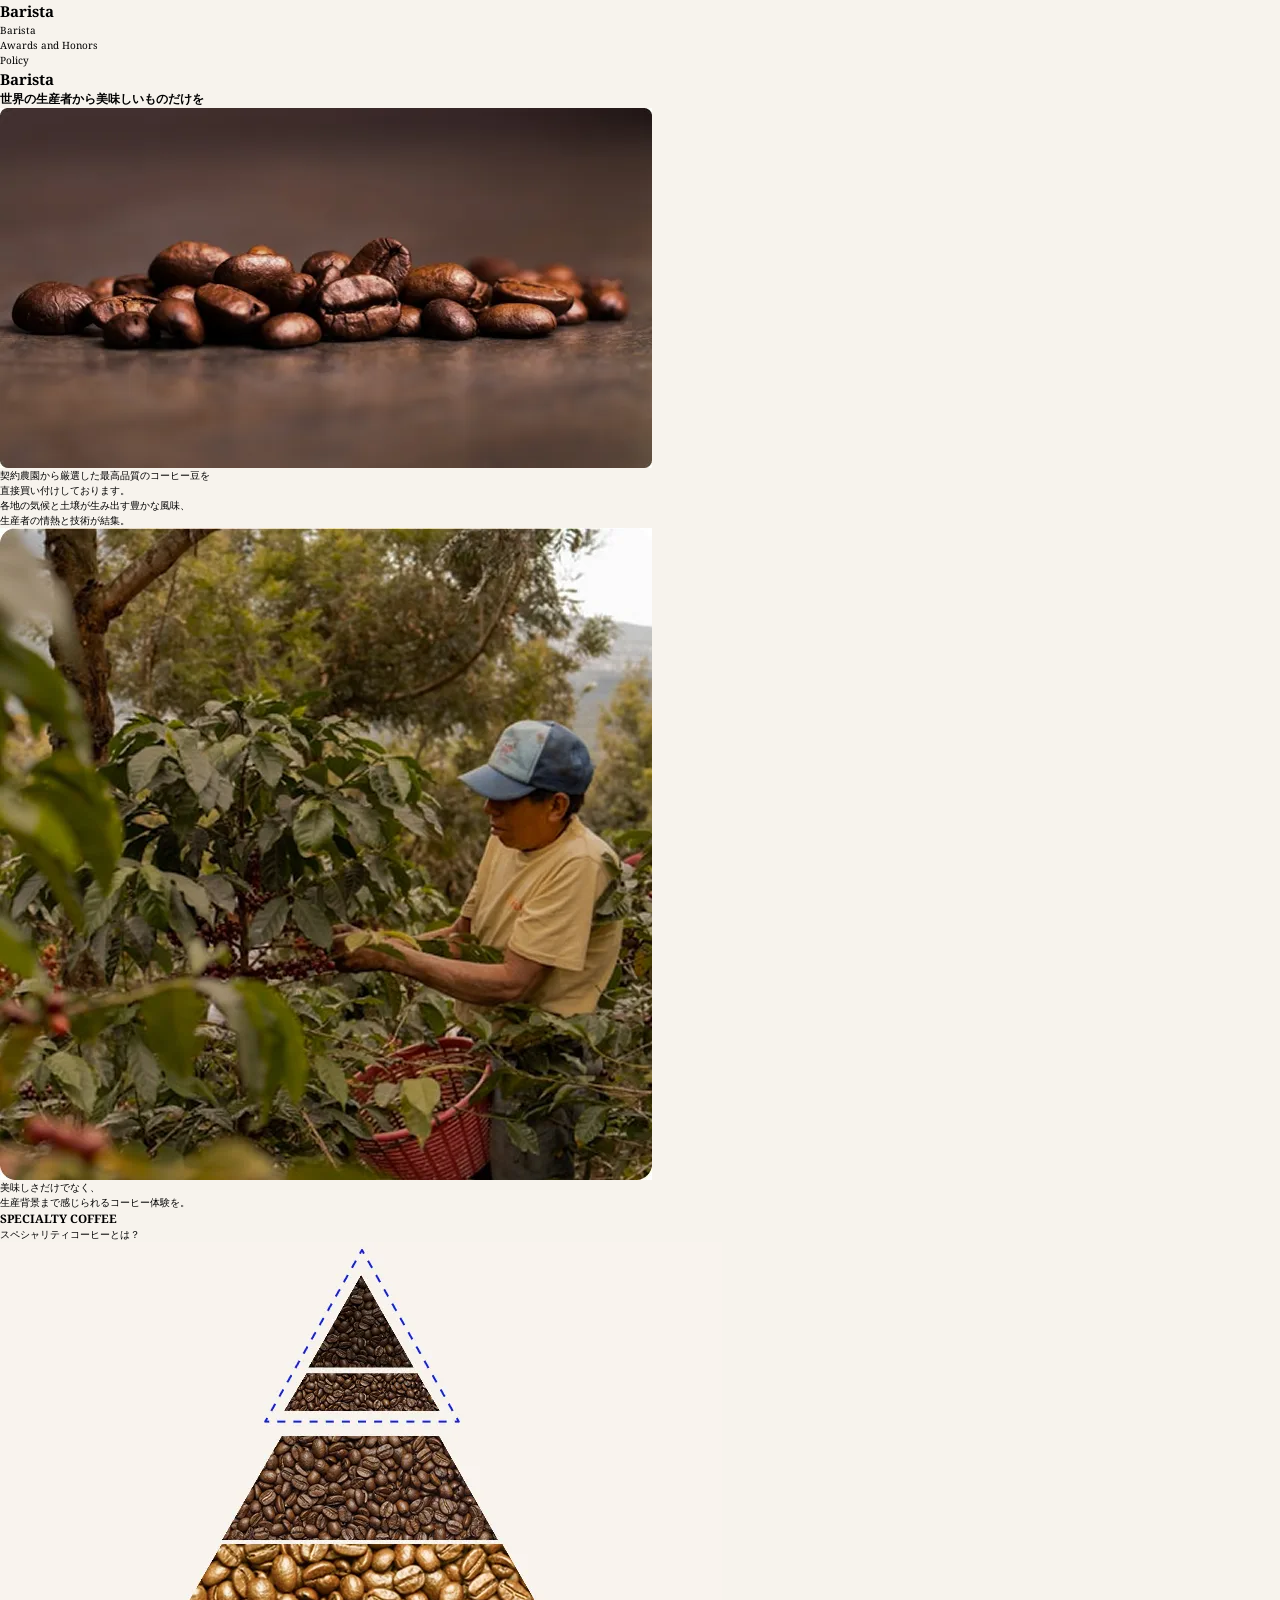
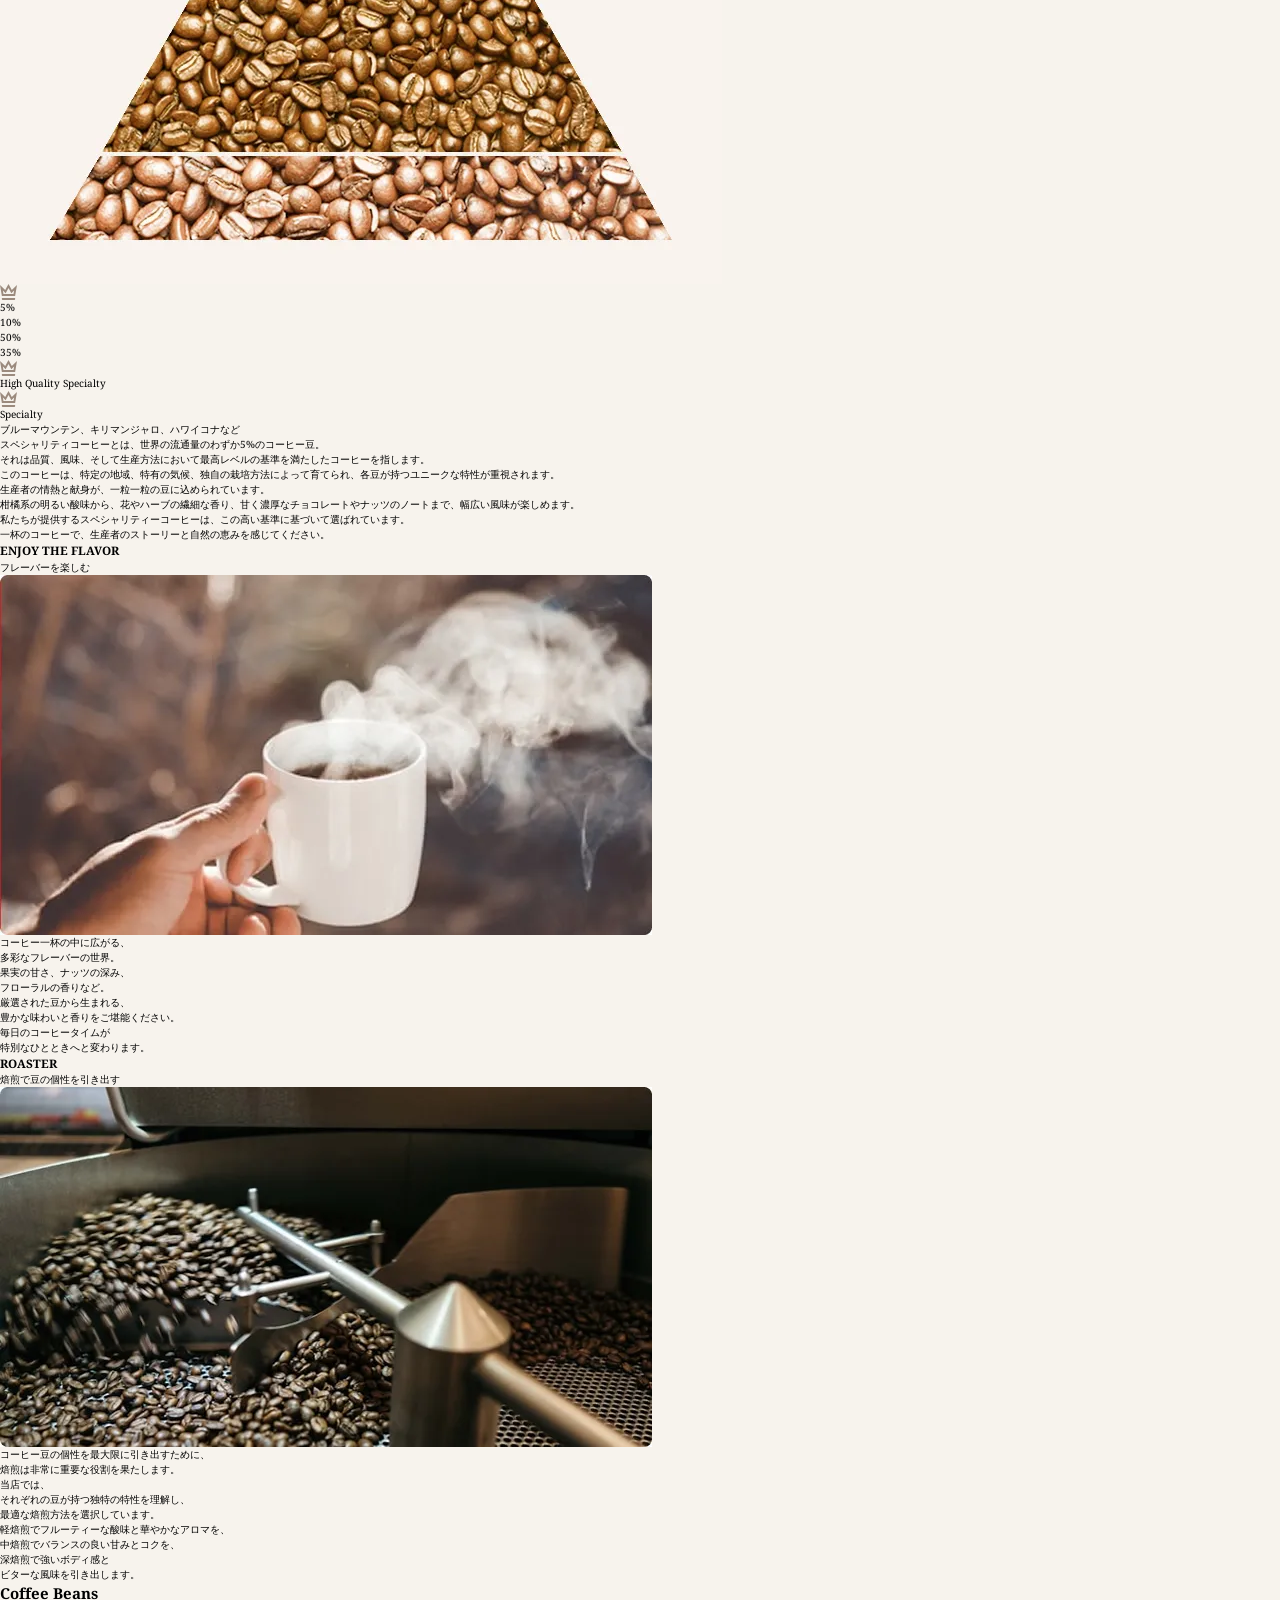
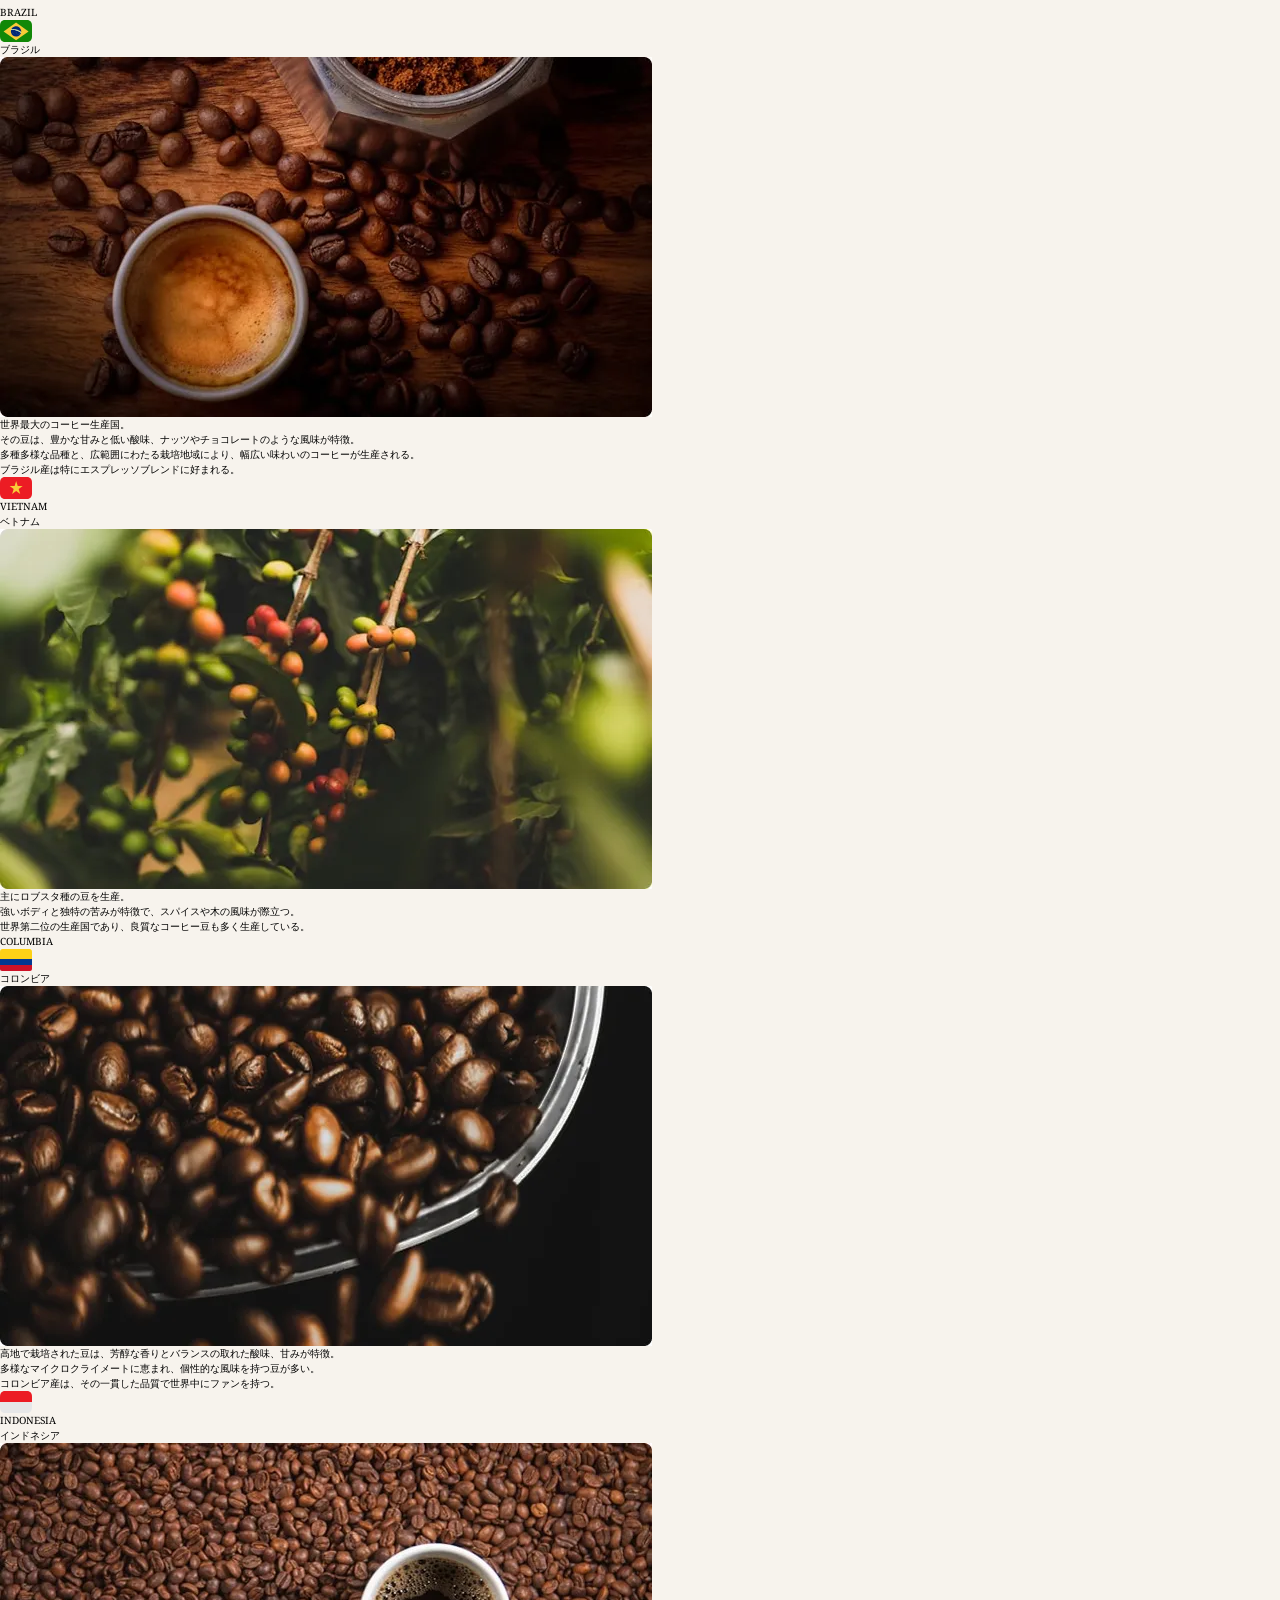
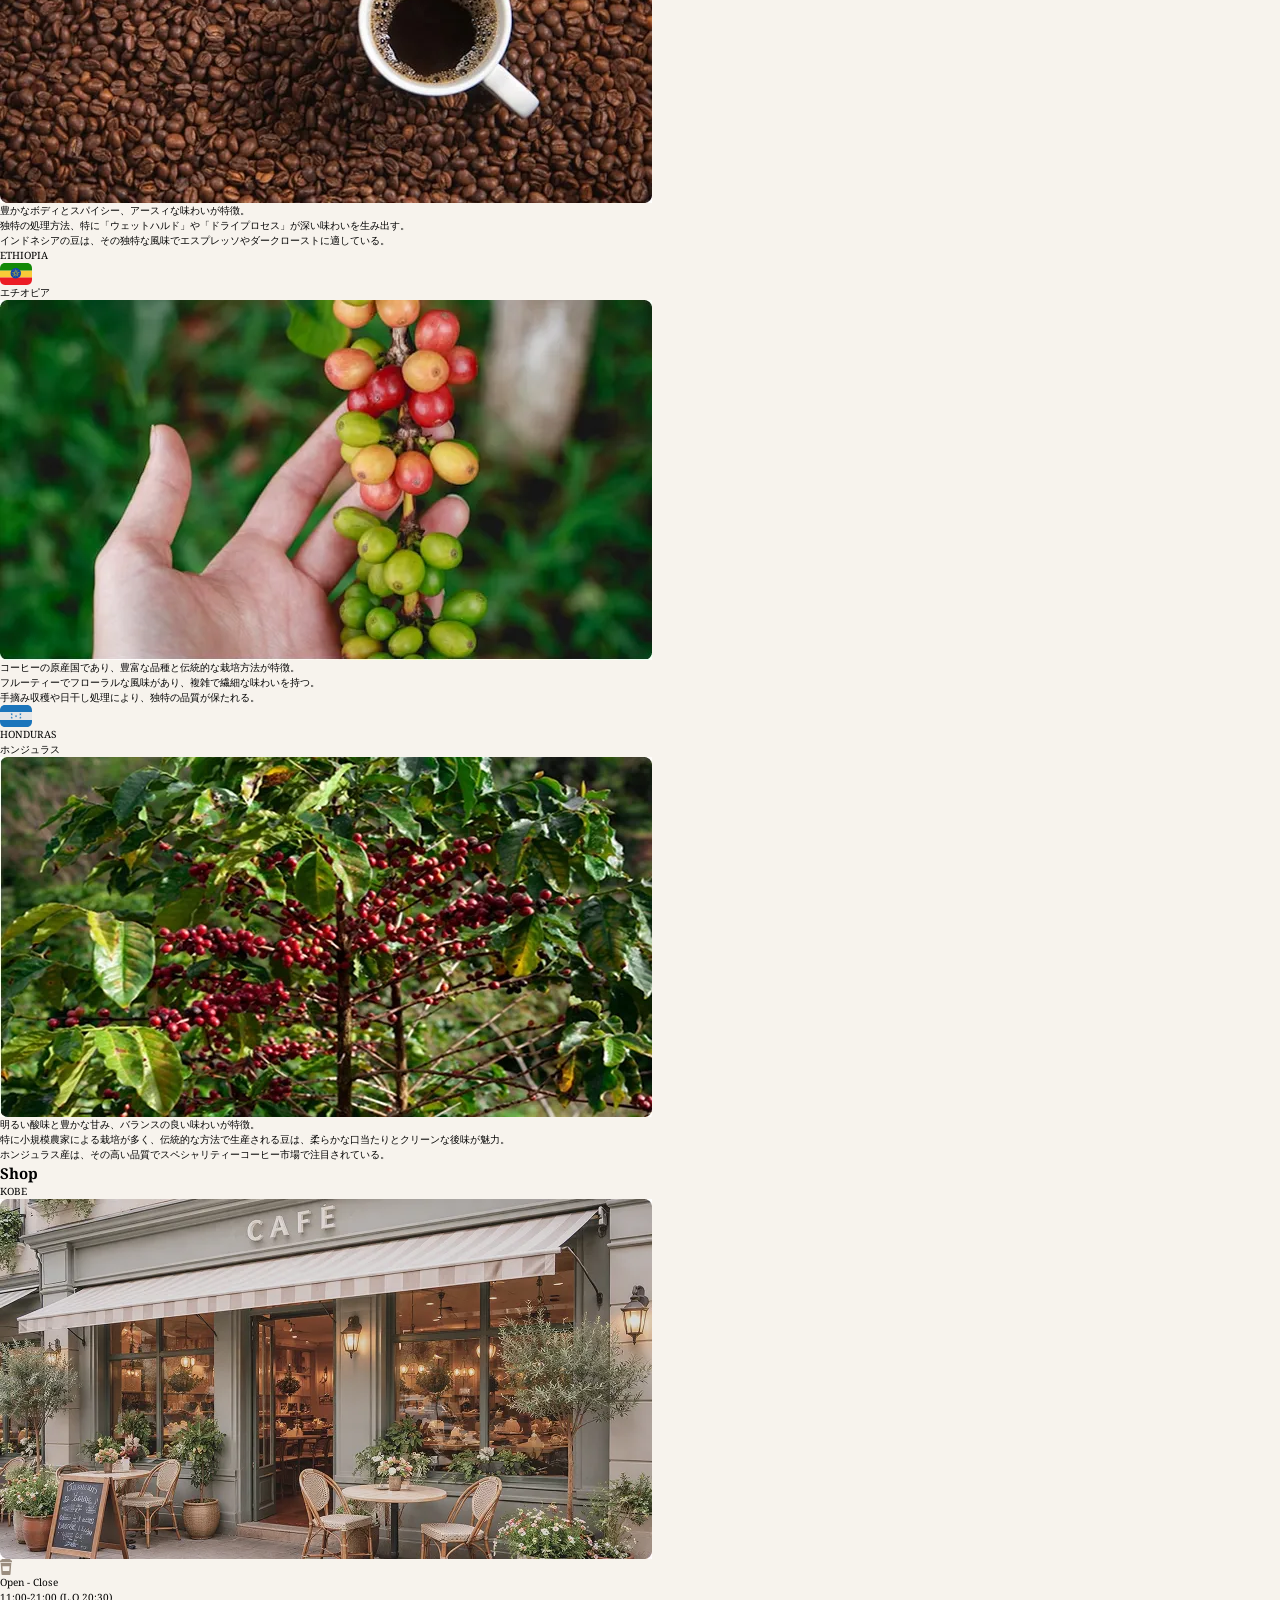
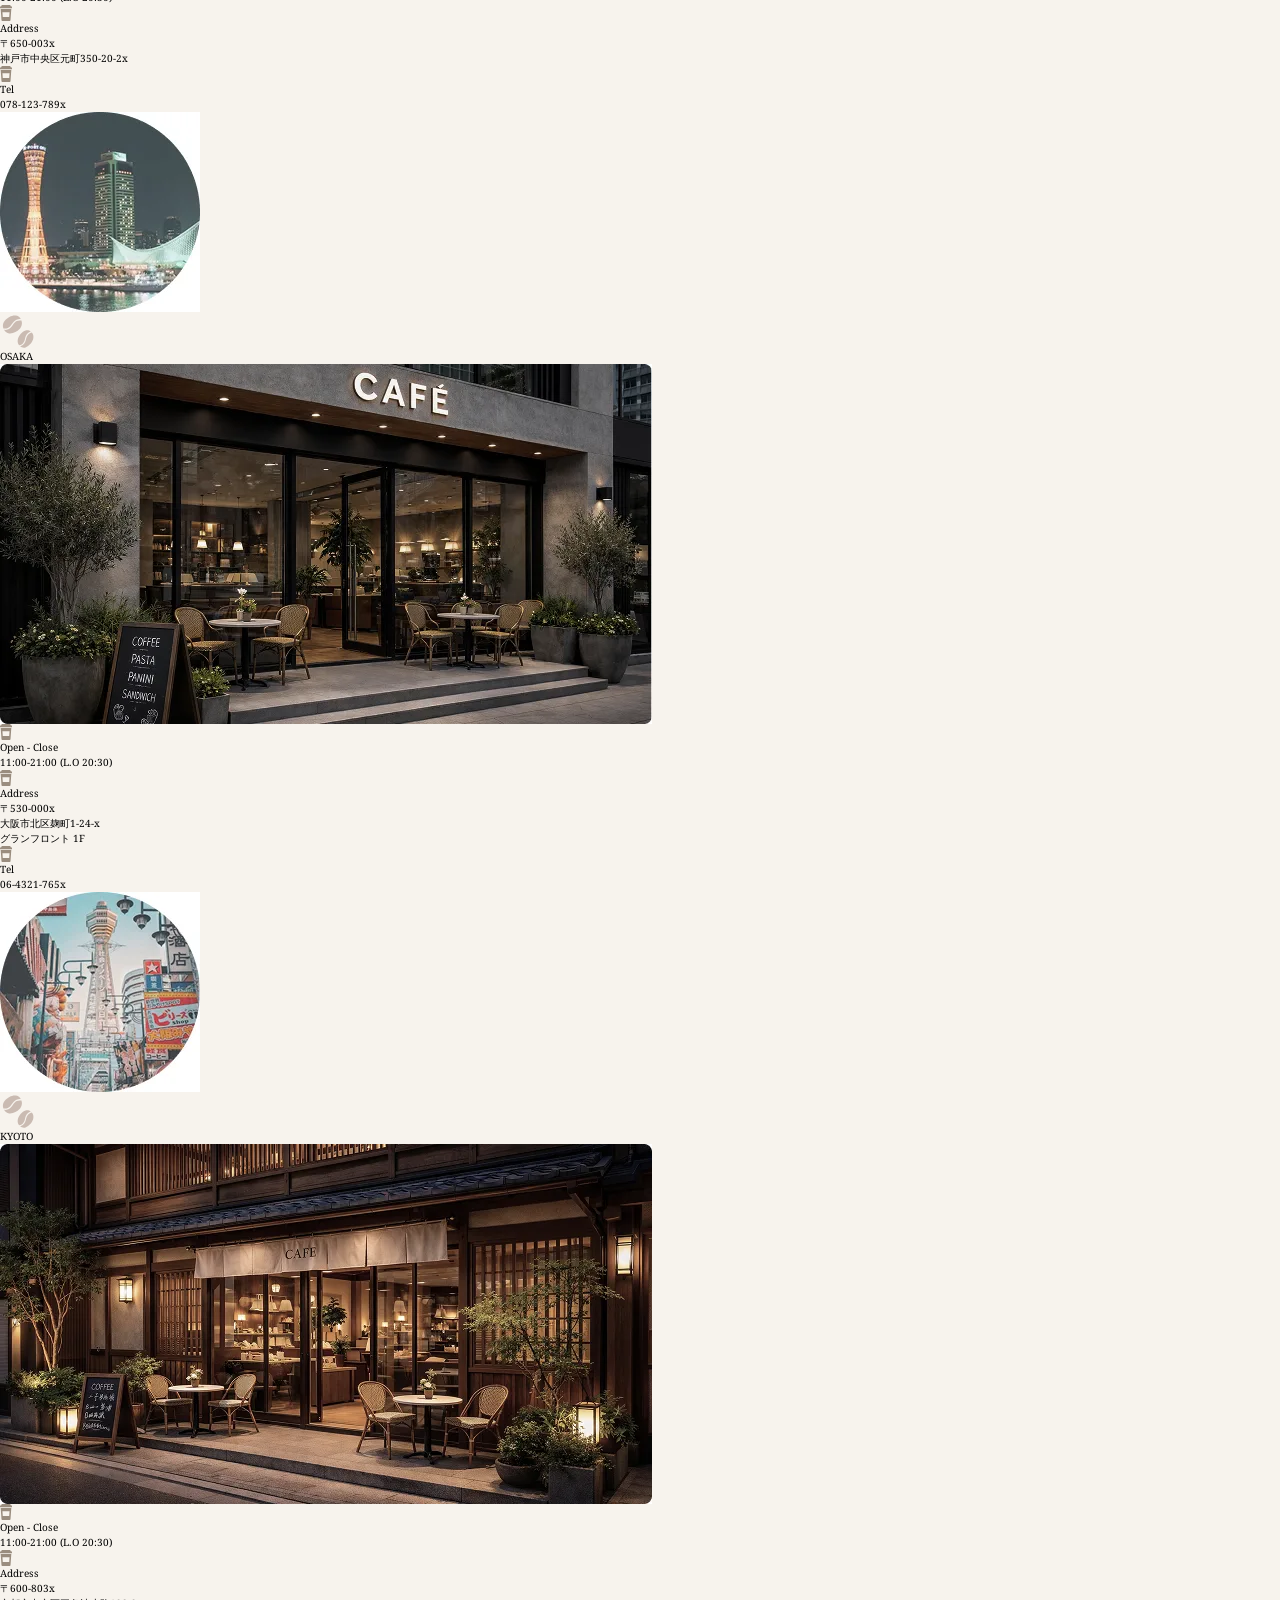
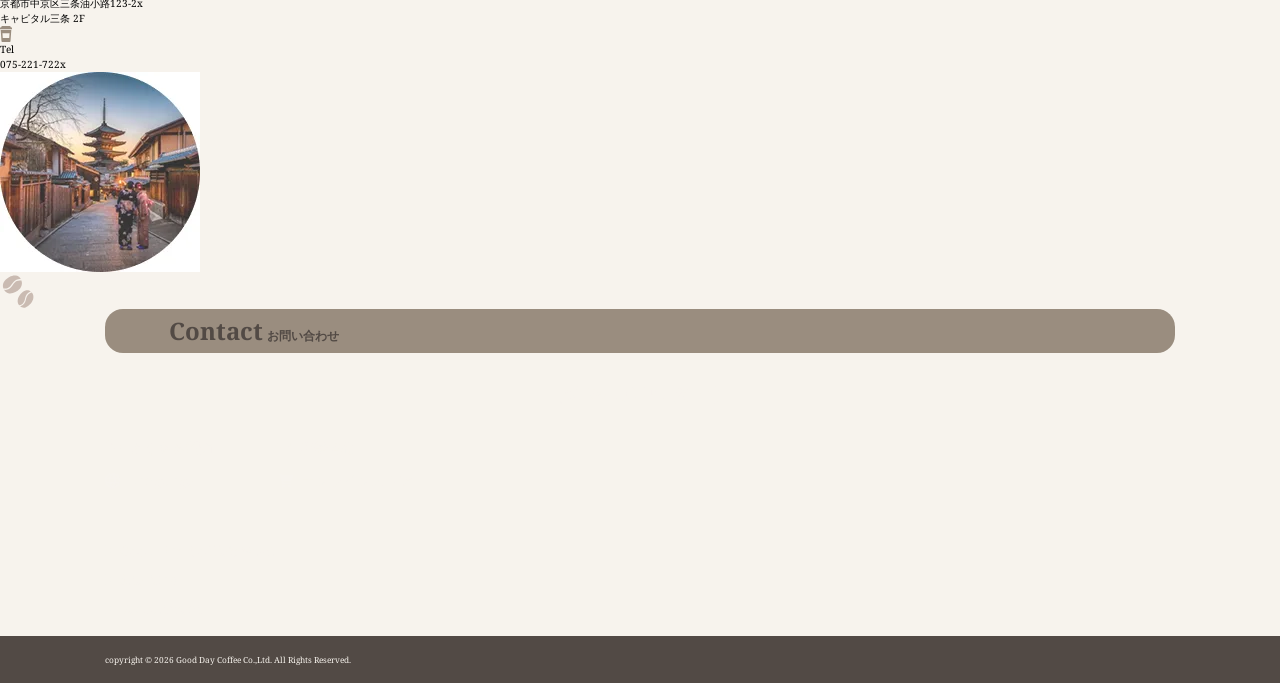
==== barista.html @ c467d53d "Add files via upload" ====
<!DOCTYPE html>
<html lang="ja">
<head>
    <meta charset="UTF-8">
    <meta name="viewport" content="width=device-width, initial-scale=1.0">
    <meta name="description" content="【スペシャルティコーヒー専門店】ブラジル、エチオピアなどを中心に世界の国のコーヒー豆農家から直接買付した高品質の豆（スペシャルティコーヒー）だけを自家焙煎。季節や産地、豆の特性に合わせて焙煎した豆をお客様に直接販売。また、ホテルのティールームなどにも提供しています。店舗ではカフェスペースとコーヒー豆の販売スペースを設置。
神戸、大阪、京都で展開。
エスプレッソ、カフェラテ、カプチーノ、ドリップコーヒーなど、経験のあるバリスタの入れるコーヒーをtt提供するカフェ。基本的に3店舗ともカジュアルモダンをテーマに落ち着いた空間をご提供。神戸をヨーロッパモダン、大阪をアーバンコンフォート、京都をジャパニーズアーバンと異なるコンセプトの内装でありながらあくまでも「Good Day Coffee」としてコーヒーの香りとともにお客様の落ち着ける空間を提供しております。">
    <title>Good Day Coffee</title>
    <link rel="stylesheet" href="./css/reset.css">
    <link rel="stylesheet" href="./css/common.css">
    <link rel="stylesheet" href="./css/barista.css">
<!--グーグルフォント  -->
    <link rel="preconnect" href="https://fonts.googleapis.com">
    <link rel="preconnect" href="https://fonts.gstatic.com" crossorigin>
    <link href="https://fonts.googleapis.com/css2?family=Noto+Serif+JP:wght@200..900&family=Noto+Serif:ital,wght@0,100..900;1,100..900&display=swap" rel="stylesheet">
</head>
<body>
    <section>
    <div class="barista">
        <h1 class="barista__topic">Barista</h1>
    </div> 
    </section>
    <div class="navigationWrap">
        <ul class="navigation">
            <li>Barista</li>
            <li>Awards and Honors</li>
            <li>Policy</li>
        </ul>
    </div>
    <h2>Barista</h2>









    <section class="containerLight">
    <div class="specialtyCoffeeMain">
        <h3 class="specialtyCoffeeMain__title">世界の生産者から美味しいものだけを</h3>
        <img src="images/mainCopy__coffeBeansImg.webp" alt="コーヒー豆の画像">
        <p class="specialtyCoffeeMain__txt">契約農園から厳選した最高品質のコーヒー豆を<br>直接買い付けしております。</p>
        <p class="specialtyCoffeeMain__txt">各地の気候と土壌が生み出す豊かな風味、<br>生産者の情熱と技術が結集。</p>
        <img class="specialtyCoffeeMain__img" src="images/mainCopy__ cultivation Img.webp" alt="コーヒー農家">
        <p class="specialtyCoffeeMain__txt">美味しさだけでなく、<br>生産背景まで感じられるコーヒー体験を。</p>
    </section>
    </div>
    <section class="container">
    <div class="aboutSpecialtyCoffee">
        <h3>SPECIALTY COFFEE</h3>
        <p class="aboutSpecialtyCoffee__subTitle">スペシャリティコーヒーとは？</p>
        <img class="aboutSpecialtyCoffee__img" src="images/aboutSpecialtyCoffee__coffeeQualityPyramid.webp" alt="コーヒーピラミッド">
        <p><img src="images/crown.svg" alt="">5%</p>
        <p>10%</p>
        <p>50%</p>
        <p>35%</p>
        <P><img src="images/crown.svg" alt="">High Quality Specialty</P>
        <p><img src="images/crown.svg" alt="">Specialty</p>
        <p>ブルーマウンテン、キリマンジャロ、ハワイコナなど</p>
        <p>スペシャリティコーヒーとは、世界の流通量のわずか5%のコーヒー豆。</p>
        <P>それは品質、風味、そして生産方法において最高レベルの基準を満たしたコーヒーを指します。</P>
        <P>このコーヒーは、特定の地域、特有の気候、独自の栽培方法によって育てられ、各豆が持つユニークな特性が重視されます。</P>
        <P>生産者の情熱と献身が、一粒一粒の豆に込められています。</P>
        <P>柑橘系の明るい酸味から、花やハーブの繊細な香り、甘く濃厚なチョコレートやナッツのノートまで、幅広い風味が楽しめます。</P>
        <P>私たちが提供するスペシャリティーコーヒーは、この高い基準に基づいて選ばれています。</P>
        <P>一杯のコーヒーで、生産者のストーリーと自然の恵みを感じてください。</P>
    </div>
    </section>
    <section class="container">
    <div class="enjoyTheFlavor">
        <h3>ENJOY  THE  FLAVOR</h3>
        <p>フレーバーを楽しむ</p>
        <img class="enjoyTheFlavor__img" src="images/enjoyTheFlavor__img.webp" alt="フレーバーを楽しむ">
        <p>コーヒー一杯の中に広がる、<br>多彩なフレーバーの世界。</p>
        <p>果実の甘さ、ナッツの深み、<br>フローラルの香りなど。</p>
        <p>厳選された豆から生まれる、<br>豊かな味わいと香りをご堪能ください。</p>
        <p>毎日のコーヒータイムが<br>特別なひとときへと変わります。</p>
    </div>
    </section>
    <section class="container">
    <div class="roaster">
        <h3>ROASTER</h3>
        <p>焙煎で豆の個性を引き出す</p>
        <img class="roaster__img" src="images/roaster__img.webp" alt="コーヒー豆の焙煎">
        <p>コーヒー豆の個性を最大限に引き出すために、<br>焙煎は非常に重要な役割を果たします。</p>
        <p>当店では、<br>それぞれの豆が持つ独特の特性を理解し、<br>最適な焙煎方法を選択しています。</p>
        <p>軽焙煎でフルーティーな酸味と華やかなアロマを、<br>中焙煎でバランスの良い甘みとコクを、<br>深焙煎で強いボディ感と<br>ビターな風味を引き出します。</p>
    </div>
    </section>
    <h2>Coffee Beans</h2>
    <section class="containerLight">
    <div class="coffeeBeans">
        <dl>
            <dt class="coffeeBeans__title">BRAZIL<img class="coffeeBeans__flag" src="images/Brazil-icon.svg" alt=""></dt>
            <dt class="coffeeBeans__subTitle">ブラジル</dt>
            <dt><img class="coffeeBeans__img" src="images/coffeeBeans__brazil.webp" alt="コーヒーカップとコーヒー豆"></dt>
            <dd>世界最大のコーヒー生産国。</dd>
            <dd>その豆は、豊かな甘みと低い酸味、ナッツやチョコレートのような風味が特徴。</dd>
            <dd>多種多様な品種と、広範囲にわたる栽培地域により、幅広い味わいのコーヒーが生産される。</dd>
            <dd>ブラジル産は特にエスプレッソブレンドに好まれる。</dd>
        </dl>
        <dl>
            <dt class="coffeeBeans__title coffeeBeans__title--right"><img class="coffeeBeans__flag" src="images/Vietnam-icon.svg" alt="">VIETNAM</dt>
            <dt class="coffeeBeans__subTitle coffeeBeans__subTitle--right">ベトナム</dt>
            <dt><img class="coffeeBeans__img" src="images/coffeeBeans__vietnam.webp" alt="コーヒー豆の木"></dt>
            <dd>主にロブスタ種の豆を生産。</dd>
            <dd>強いボディと独特の苦みが特徴で、スパイスや木の風味が際立つ。</dd>
            <dd>世界第二位の生産国であり、良質なコーヒー豆も多く生産している。</dd>
        </dl>
        <dl>
            <dt class="coffeeBeans__title">COLUMBIA<img class="coffeeBeans__flag" src="images/Clombia-icon.svg" alt=""></dt>
            <dt class="coffeeBeans__subTitle">コロンビア</dt>
            <dt><img class="coffeeBeans__img" src="images/coffeeBeans__colunbia.webp" alt="コーヒー豆"></dt>
            <dd>高地で栽培された豆は、芳醇な香りとバランスの取れた酸味、甘みが特徴。</dd>
            <dd>多様なマイクロクライメートに恵まれ、個性的な風味を持つ豆が多い。</dd>
            <dd>コロンビア産は、その一貫した品質で世界中にファンを持つ。</dd>
        </dl>
        <dl>
            <dt class="coffeeBeans__title coffeeBeans__title--right"><img class="coffeeBeans__flag" src="images/Indonesia-icon.svg" alt="">INDONESIA</dt>
            <dt class="coffeeBeans__subTitle coffeeBeans__subTitle--right">インドネシア</dt>
            <dt><img class="coffeeBeans__img" src="images/coffeeBeans__indonesia.webp" alt="コーヒーカップとコーヒー豆"></dt>
            <dd>豊かなボディとスパイシー、アースィな味わいが特徴。</dd>
            <dd>独特の処理方法、特に「ウェットハルド」や「ドライプロセス」が深い味わいを生み出す。</dd>
            <dd>インドネシアの豆は、その独特な風味でエスプレッソやダークローストに適している。</dd>
        </dl>
        <dl>
            <dt class="coffeeBeans__title">ETHIOPIA<img class="coffeeBeans__flag" src="images/Echiopia-icon.svg" alt=""></dt>
            <dt class="coffeeBeans__subTitle">エチオピア</dt>
            <dt><img class="coffeeBeans__img" src="images/coffeeBeans__ethiopia.webp" alt="コーヒー豆の木"></dt>
            <dd>コーヒーの原産国であり、豊富な品種と伝統的な栽培方法が特徴。</dd>
            <dd>フルーティーでフローラルな風味があり、複雑で繊細な味わいを持つ。</dd>
            <dd>手摘み収穫や日干し処理により、独特の品質が保たれる。</dd>
        </dl>
        <dl>
            <dt class="coffeeBeans__title coffeeBeans__title--right"><img class="coffeeBeans__flag" src="images/Honduras-icon.svg" alt="">HONDURAS</dt>
            <dt class="coffeeBeans__subTitle coffeeBeans__subTitle--right">ホンジュラス</dt>
            <dt><img class="coffeeBeans__img" src="images/coffeeBeans__honduras.webp" alt="コーヒー豆の木"></dt>
            <dd>明るい酸味と豊かな甘み、バランスの良い味わいが特徴。</dd>
            <dd>特に小規模農家による栽培が多く、伝統的な方法で生産される豆は、柔らかな口当たりとクリーンな後味が魅力。</dd>
            <dd>ホンジュラス産は、その高い品質でスペシャリティーコーヒー市場で注目されている。</dd>
        </dl>
    </div>
    </section>
    <section class="container">
    <h2>Shop</h2>
    <div class="shop">
        <dl>
            <dt class="shop__title shop__title--kobe">KOBE</dt>
            <dt><img class="shop__img" src="images/shop__kobe.webp" alt="Good Day Coffee 神戸店"></dt>
            <dt class="shop__brownTxt shop__brownTxt--top"><img class="shop__cupIcon" src="images/takeOutCup.svg" alt="">Open - Close</dt>
            <dd>11:00-21:00 (L.O 20:30)</dd>
            <dt class="shop__brownTxt"><img class="shop__cupIcon" src="images/takeOutCup.svg" alt="">Address</dt>
            <dd>〒650-003x<br>神戸市中央区元町350-20-2x</dd>
            <dt class="shop__brownTxt"><img class="shop__cupIcon" src="images/takeOutCup.svg" alt="">Tel</dt>
            <dd>078-123-789x</dd>
            <dd><img class="shop__bcImg" src="images/shop__backgraundImg-kobe.webp" alt="神戸の景色"></dd>
            <dd><img src="images/decoration-beans-under.svg" alt=""></dd>
        </dl>
        <dl>
            <dt class="shop__title">OSAKA</dt>
            <dt><img class="shop__img" src="images/shop__osaka.webp" alt="Good Day Coffee 大阪店"></dt>
            <dt class="shop__brownTxt shop__brownTxt--top"><img class="shop__cupIcon" src="images/takeOutCup.svg" alt="">Open - Close</dt>
            <dd>11:00-21:00 (L.O 20:30)</dd>
            <dt class="shop__brownTxt"><img class="shop__cupIcon" src="images/takeOutCup.svg" alt="">Address</dt>
            <dd>〒530-000x<br>大阪市北区麹町1-24-x<br>グランフロント 1F</dd>
            <dt class="shop__brownTxt"><img class="shop__cupIcon" src="images/takeOutCup.svg" alt="">Tel</dt>
            <dd>06-4321-765x</dd>
            <dd><img class="shop__bcImg" src="images/shop__backgroundImg-osaka.webp" alt="大阪の景色"></dd>
            <dd><img src="images/decoration-beans-under.svg" alt=""></dd>
        </dl>
        <dl>
            <dt class="shop__title">KYOTO</dt>
            <dt><img class="shop__img" src="images/shop__kyoto.webp" alt="Good Day Coffee 京都店"></dt>
            <dt class="shop__brownTxt shop__brownTxt--top"><img class="shop__cupIcon" src="images/takeOutCup.svg" alt="">Open - Close</dt>
            <dd>11:00-21:00 (L.O 20:30)</dd>
            <dt class="shop__brownTxt"><img class="shop__cupIcon" src="images/takeOutCup.svg" alt="">Address</dt>
            <dd>〒600-803x<br>京都市中京区三条油小路123-2x<br>キャピタル三条 2F</dd>
            <dt class="shop__brownTxt"><img class="shop__cupIcon" src="images/takeOutCup.svg" alt="">Tel</dt>
            <dd>075-221-722x</dd>
            <dd><img class="shop__bcImg" src="images/shop__backgroundImg-kyoto.webp" alt="京都の景色"></dd>
            <dd><img src="images/decoration-beans-under.svg" alt=""></dd>
        </dl>
    </div>
    </section>
    <section class="containerBrown">
    <div class="contact">
        <a href="">Contact<span>お問い合わせ</span></a>
        <ul class="sns">
            <li><img src="images/instagram.svg" alt=""></li>
            <li><img src="images/line.svg" alt=""></li>
            <li><img src="images/TikTok.svg" alt=""></li>
            <li><img src="images/youtube.svg" alt=""></li>
            <li><img src="images/X.svg" alt=""></li>
            <li><img src="images/facebook.svg" alt=""></li>
        </ul>
        <ul class="contact__question">
            <li><img src="images/Q&A.svg" alt="">よくある質問</li>
            <li><img src="images/shop.svg" alt="">店舗情報</li>
        </ul>
        <ul class="contact__language">
            <li><img src="images/language.svg" alt="Language">Language</li>
            <li><img src="images/cart.svg" alt="">オンラインストア</li>
        </ul>
        <ul class="otherInformation">
            <li><img src="images/triangle.svg" alt="">Good Day Cofffe’s Wi-Fi</li>
            <li><img src="images/triangle.svg" alt="">Site Map</li>
            <li><img src="images/triangle.svg" alt="">Recruitment</li>
        </ul>
    </div>
    </section>
    <footer>
    <div class="footer">
        <p><small>copyright &copy; 2026 Good Day Coffee Co.,Ltd. All Rights Reserved.</small></p>
    </div>
    </footer>
</body>
</html>
---- css/common.css ----
@charset "utf-8";

* { 
    margin: 0; padding: 0; box-sizing: border-box; 
}

html {
    font-size: 62.5%;
}

body {
    font-family: 
        "Noto Serif JP", 
        "serif";
    font-family: 
        "Noto Serif", 
        serif;
    font-optical-sizing: auto;
    font-weight: 400;
    font-style: nomal;
    line-height: 1.5;
    background-color: rgb(247, 243, 237);
}

img {
    max-width: 100%;
    height: auto;
}

:root {
    --primary-darkBrown: #524A45;
    --primary-redBrownRGB: rgb(182, 163, 152);
    --primary-grayBrownRGB: rgb(154, 141, 127);
    --primary-creamRGB: rgb(247, 243, 237);
    --primary-creamLight: #fff;
    --contentWidth: 83.6%;
    --contentPadding: 8.2%;
}

/* footer */
/* footer */
/* footer */
.contact {
    width: var(--contentWidth);
    margin: 0 auto; 
}

.contact a {
    display: block;
    color: var(--primary-darkBrown);
    font-size: 2.4rem;
    font-weight: 700;
    background-color: var(--primary-grayBrownRGB);
    padding: 4px 64px;
    border-radius: 18px;
    text-decoration: none;
    margin-bottom: 32px;
}

.contact span {
    color: var(--primary-darkBrown);
    font-size: 1.2rem;
    font-weight: 700;
    padding-left: 4px;
}

.sns {
    display: flex;
    gap: 8px;
    justify-content: center;
}

.contact__question {
    display: flex;
    color: var(--primary-creamRGB);
    font-size: 1.4rem;
    white-space: nowrap;
    gap: 64px;
}

.contact__question li {
    display: flex;
    padding: 32px 0 12px 0;
}

.contact__question img {
    padding-right: 8px;
}

.contact__language {
    display: flex;
    color: var(--primary-creamRGB);
    font-size: 1.4rem;
    text-align: left;
    white-space: nowrap;
    gap: 85px;
    border-bottom: 0.5px var(--primary-creamRGB) solid;
}

.contact__language li {
    display: flex;
    padding-bottom: 32px;
}

.contact__language img {
    padding-right: 8px;
}

.otherInformation {
    color: var(--primary-creamRGB);
    font-size: 1.4rem;
    text-align: left;
    border-bottom: 0.5px var(--primary-creamRGB) solid;
}

.otherInformation li {
    display: flex;
    padding-top: 8px;
}

.otherInformation li:first-of-type {
    padding-top: 16px;
}

.otherInformation li:last-of-type {
    padding-bottom: 16px;
}

.otherInformation img {
    padding-right: 6px;
}

/* footer */
footer {
    background-color: var(--primary-darkBrown);
}

.footer {
    width: var(--contentWidth);
    margin: 0 auto; 
    padding: 16px 0;
    color: var(--primary-creamRGB);
}
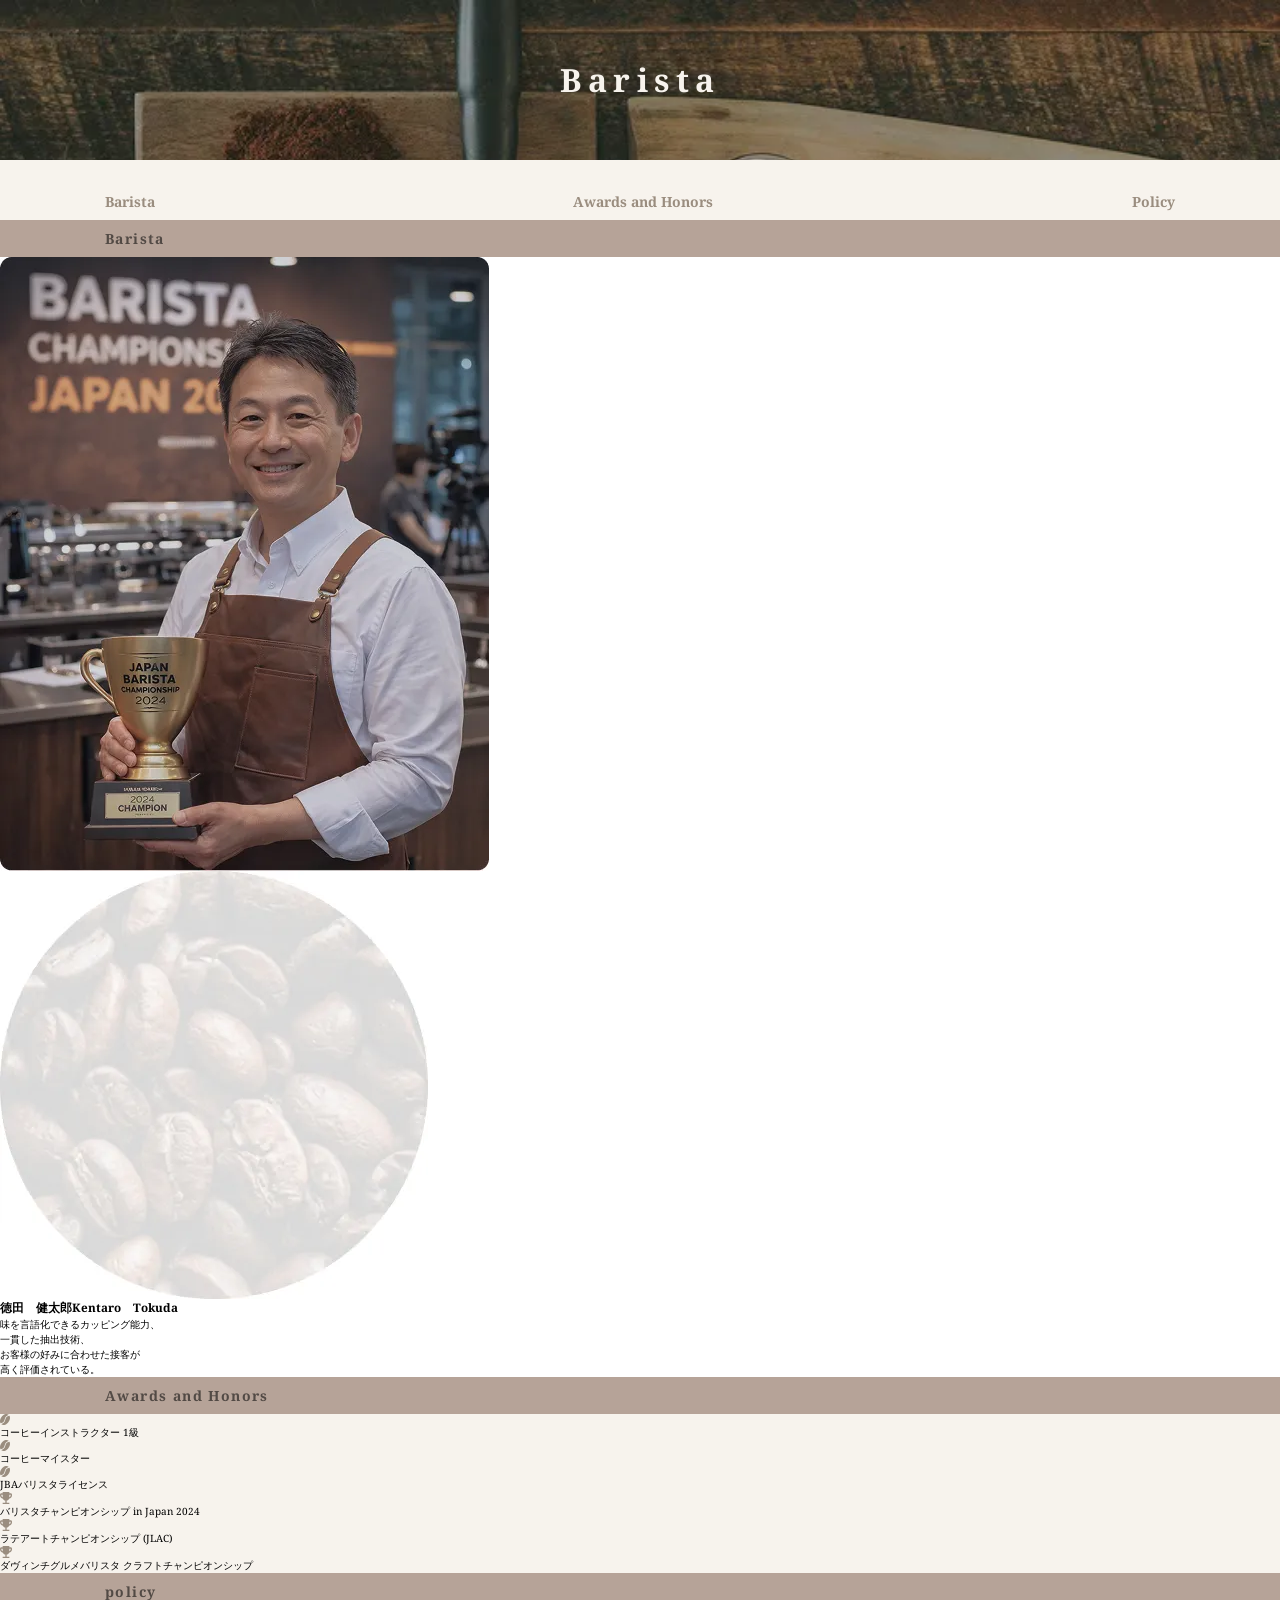
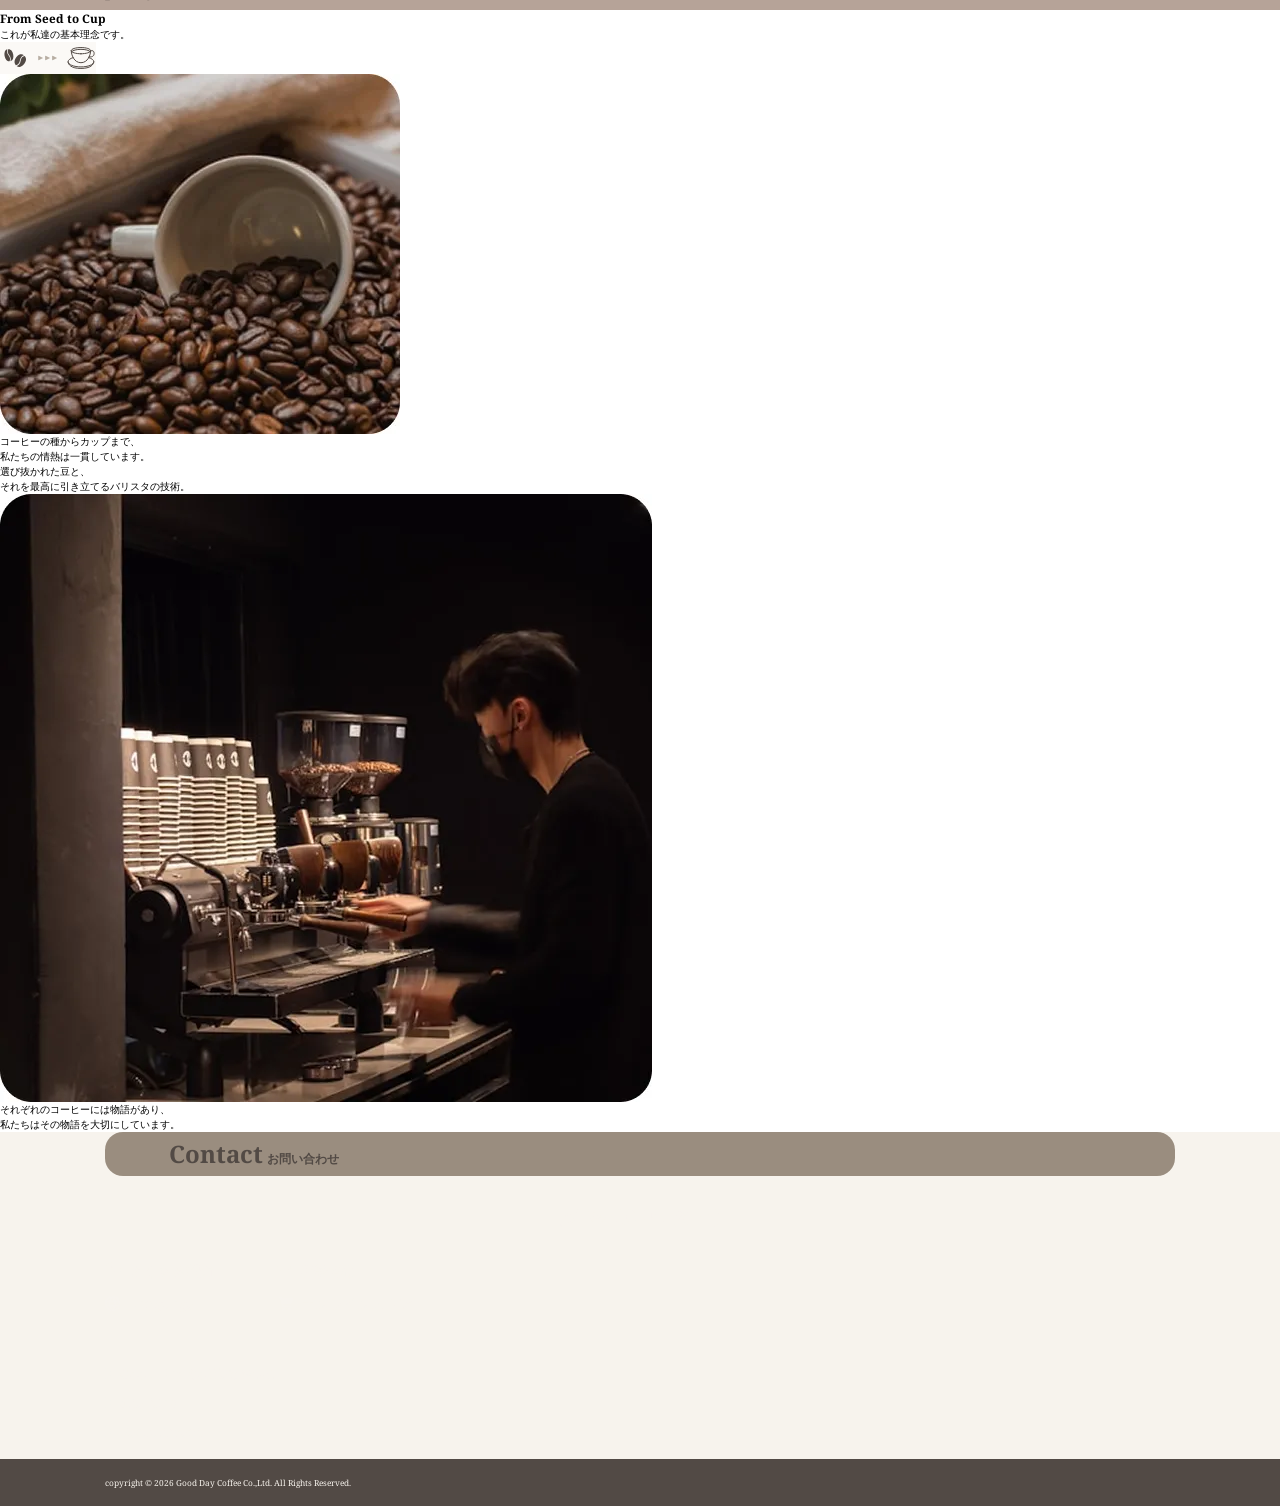
==== commit baf41987: "Add files via upload" ====
--- a/barista.html
+++ b/barista.html
@@ -29,160 +29,42 @@
         </ul>
     </div>
     <h2>Barista</h2>
-
-
-
-
-
-
-
-
-
     <section class="containerLight">
-    <div class="specialtyCoffeeMain">
-        <h3 class="specialtyCoffeeMain__title">世界の生産者から美味しいものだけを</h3>
-        <img src="images/mainCopy__coffeBeansImg.webp" alt="コーヒー豆の画像">
-        <p class="specialtyCoffeeMain__txt">契約農園から厳選した最高品質のコーヒー豆を<br>直接買い付けしております。</p>
-        <p class="specialtyCoffeeMain__txt">各地の気候と土壌が生み出す豊かな風味、<br>生産者の情熱と技術が結集。</p>
-        <img class="specialtyCoffeeMain__img" src="images/mainCopy__ cultivation Img.webp" alt="コーヒー農家">
-        <p class="specialtyCoffeeMain__txt">美味しさだけでなく、<br>生産背景まで感じられるコーヒー体験を。</p>
+    <div class="aboutBarista">
+        <img src="images/barista__img.webp" alt="バリスタ">
+        <img class="aboutBarista__backgroundImg" src="images/barista__backgroundImg.webp" alt="">
+        <div class="aboutBarista__desc">
+            <h3>徳田　健太郎<span>Kentaro　Tokuda</span></h3>
+            <p>味を言語化できるカッピング能力、<br>一貫した抽出技術、<br>お客様の好みに合わせた接客が<br>高く評価されている。</p>
+        </div>
     </section>
     </div>
+    <h2>Awards and Honors</h2>
     <section class="container">
-    <div class="aboutSpecialtyCoffee">
-        <h3>SPECIALTY COFFEE</h3>
-        <p class="aboutSpecialtyCoffee__subTitle">スペシャリティコーヒーとは？</p>
-        <img class="aboutSpecialtyCoffee__img" src="images/aboutSpecialtyCoffee__coffeeQualityPyramid.webp" alt="コーヒーピラミッド">
-        <p><img src="images/crown.svg" alt="">5%</p>
-        <p>10%</p>
-        <p>50%</p>
-        <p>35%</p>
-        <P><img src="images/crown.svg" alt="">High Quality Specialty</P>
-        <p><img src="images/crown.svg" alt="">Specialty</p>
-        <p>ブルーマウンテン、キリマンジャロ、ハワイコナなど</p>
-        <p>スペシャリティコーヒーとは、世界の流通量のわずか5%のコーヒー豆。</p>
-        <P>それは品質、風味、そして生産方法において最高レベルの基準を満たしたコーヒーを指します。</P>
-        <P>このコーヒーは、特定の地域、特有の気候、独自の栽培方法によって育てられ、各豆が持つユニークな特性が重視されます。</P>
-        <P>生産者の情熱と献身が、一粒一粒の豆に込められています。</P>
-        <P>柑橘系の明るい酸味から、花やハーブの繊細な香り、甘く濃厚なチョコレートやナッツのノートまで、幅広い風味が楽しめます。</P>
-        <P>私たちが提供するスペシャリティーコーヒーは、この高い基準に基づいて選ばれています。</P>
-        <P>一杯のコーヒーで、生産者のストーリーと自然の恵みを感じてください。</P>
+    <div class="awardsAndHonors">
+        <ul class="awardsAndHonors__top">
+            <li><img src="images/coffeebeans__icon.svg" alt=""><p>コーヒーインストラクター 1級</p></li>
+            <li><img src="images/coffeebeans__icon.svg" alt="">コーヒーマイスター</li>
+            <li><img src="images/coffeebeans__icon.svg" alt="">JBAバリスタライセンス</li>
+        </ul>
+        <ul class="awardsAndHonors__bottom">
+            <li><img src="images/trophy__icon.svg" alt="">バリスタチャンピオンシップ in Japan 2024</li>
+            <li><img src="images/trophy__icon.svg" alt="">ラテアートチャンピオンシップ (JLAC)</li>
+            <li><img src="images/trophy__icon.svg" alt="">ダヴィンチグルメバリスタ クラフトチャンピオンシップ</li>
+        </ul>
     </div>
     </section>
-    <section class="container">
-    <div class="enjoyTheFlavor">
-        <h3>ENJOY  THE  FLAVOR</h3>
-        <p>フレーバーを楽しむ</p>
-        <img class="enjoyTheFlavor__img" src="images/enjoyTheFlavor__img.webp" alt="フレーバーを楽しむ">
-        <p>コーヒー一杯の中に広がる、<br>多彩なフレーバーの世界。</p>
-        <p>果実の甘さ、ナッツの深み、<br>フローラルの香りなど。</p>
-        <p>厳選された豆から生まれる、<br>豊かな味わいと香りをご堪能ください。</p>
-        <p>毎日のコーヒータイムが<br>特別なひとときへと変わります。</p>
-    </div>
-    </section>
-    <section class="container">
-    <div class="roaster">
-        <h3>ROASTER</h3>
-        <p>焙煎で豆の個性を引き出す</p>
-        <img class="roaster__img" src="images/roaster__img.webp" alt="コーヒー豆の焙煎">
-        <p>コーヒー豆の個性を最大限に引き出すために、<br>焙煎は非常に重要な役割を果たします。</p>
-        <p>当店では、<br>それぞれの豆が持つ独特の特性を理解し、<br>最適な焙煎方法を選択しています。</p>
-        <p>軽焙煎でフルーティーな酸味と華やかなアロマを、<br>中焙煎でバランスの良い甘みとコクを、<br>深焙煎で強いボディ感と<br>ビターな風味を引き出します。</p>
-    </div>
-    </section>
-    <h2>Coffee Beans</h2>
     <section class="containerLight">
-    <div class="coffeeBeans">
-        <dl>
-            <dt class="coffeeBeans__title">BRAZIL<img class="coffeeBeans__flag" src="images/Brazil-icon.svg" alt=""></dt>
-            <dt class="coffeeBeans__subTitle">ブラジル</dt>
-            <dt><img class="coffeeBeans__img" src="images/coffeeBeans__brazil.webp" alt="コーヒーカップとコーヒー豆"></dt>
-            <dd>世界最大のコーヒー生産国。</dd>
-            <dd>その豆は、豊かな甘みと低い酸味、ナッツやチョコレートのような風味が特徴。</dd>
-            <dd>多種多様な品種と、広範囲にわたる栽培地域により、幅広い味わいのコーヒーが生産される。</dd>
-            <dd>ブラジル産は特にエスプレッソブレンドに好まれる。</dd>
-        </dl>
-        <dl>
-            <dt class="coffeeBeans__title coffeeBeans__title--right"><img class="coffeeBeans__flag" src="images/Vietnam-icon.svg" alt="">VIETNAM</dt>
-            <dt class="coffeeBeans__subTitle coffeeBeans__subTitle--right">ベトナム</dt>
-            <dt><img class="coffeeBeans__img" src="images/coffeeBeans__vietnam.webp" alt="コーヒー豆の木"></dt>
-            <dd>主にロブスタ種の豆を生産。</dd>
-            <dd>強いボディと独特の苦みが特徴で、スパイスや木の風味が際立つ。</dd>
-            <dd>世界第二位の生産国であり、良質なコーヒー豆も多く生産している。</dd>
-        </dl>
-        <dl>
-            <dt class="coffeeBeans__title">COLUMBIA<img class="coffeeBeans__flag" src="images/Clombia-icon.svg" alt=""></dt>
-            <dt class="coffeeBeans__subTitle">コロンビア</dt>
-            <dt><img class="coffeeBeans__img" src="images/coffeeBeans__colunbia.webp" alt="コーヒー豆"></dt>
-            <dd>高地で栽培された豆は、芳醇な香りとバランスの取れた酸味、甘みが特徴。</dd>
-            <dd>多様なマイクロクライメートに恵まれ、個性的な風味を持つ豆が多い。</dd>
-            <dd>コロンビア産は、その一貫した品質で世界中にファンを持つ。</dd>
-        </dl>
-        <dl>
-            <dt class="coffeeBeans__title coffeeBeans__title--right"><img class="coffeeBeans__flag" src="images/Indonesia-icon.svg" alt="">INDONESIA</dt>
-            <dt class="coffeeBeans__subTitle coffeeBeans__subTitle--right">インドネシア</dt>
-            <dt><img class="coffeeBeans__img" src="images/coffeeBeans__indonesia.webp" alt="コーヒーカップとコーヒー豆"></dt>
-            <dd>豊かなボディとスパイシー、アースィな味わいが特徴。</dd>
-            <dd>独特の処理方法、特に「ウェットハルド」や「ドライプロセス」が深い味わいを生み出す。</dd>
-            <dd>インドネシアの豆は、その独特な風味でエスプレッソやダークローストに適している。</dd>
-        </dl>
-        <dl>
-            <dt class="coffeeBeans__title">ETHIOPIA<img class="coffeeBeans__flag" src="images/Echiopia-icon.svg" alt=""></dt>
-            <dt class="coffeeBeans__subTitle">エチオピア</dt>
-            <dt><img class="coffeeBeans__img" src="images/coffeeBeans__ethiopia.webp" alt="コーヒー豆の木"></dt>
-            <dd>コーヒーの原産国であり、豊富な品種と伝統的な栽培方法が特徴。</dd>
-            <dd>フルーティーでフローラルな風味があり、複雑で繊細な味わいを持つ。</dd>
-            <dd>手摘み収穫や日干し処理により、独特の品質が保たれる。</dd>
-        </dl>
-        <dl>
-            <dt class="coffeeBeans__title coffeeBeans__title--right"><img class="coffeeBeans__flag" src="images/Honduras-icon.svg" alt="">HONDURAS</dt>
-            <dt class="coffeeBeans__subTitle coffeeBeans__subTitle--right">ホンジュラス</dt>
-            <dt><img class="coffeeBeans__img" src="images/coffeeBeans__honduras.webp" alt="コーヒー豆の木"></dt>
-            <dd>明るい酸味と豊かな甘み、バランスの良い味わいが特徴。</dd>
-            <dd>特に小規模農家による栽培が多く、伝統的な方法で生産される豆は、柔らかな口当たりとクリーンな後味が魅力。</dd>
-            <dd>ホンジュラス産は、その高い品質でスペシャリティーコーヒー市場で注目されている。</dd>
-        </dl>
-    </div>
-    </section>
-    <section class="container">
-    <h2>Shop</h2>
-    <div class="shop">
-        <dl>
-            <dt class="shop__title shop__title--kobe">KOBE</dt>
-            <dt><img class="shop__img" src="images/shop__kobe.webp" alt="Good Day Coffee 神戸店"></dt>
-            <dt class="shop__brownTxt shop__brownTxt--top"><img class="shop__cupIcon" src="images/takeOutCup.svg" alt="">Open - Close</dt>
-            <dd>11:00-21:00 (L.O 20:30)</dd>
-            <dt class="shop__brownTxt"><img class="shop__cupIcon" src="images/takeOutCup.svg" alt="">Address</dt>
-            <dd>〒650-003x<br>神戸市中央区元町350-20-2x</dd>
-            <dt class="shop__brownTxt"><img class="shop__cupIcon" src="images/takeOutCup.svg" alt="">Tel</dt>
-            <dd>078-123-789x</dd>
-            <dd><img class="shop__bcImg" src="images/shop__backgraundImg-kobe.webp" alt="神戸の景色"></dd>
-            <dd><img src="images/decoration-beans-under.svg" alt=""></dd>
-        </dl>
-        <dl>
-            <dt class="shop__title">OSAKA</dt>
-            <dt><img class="shop__img" src="images/shop__osaka.webp" alt="Good Day Coffee 大阪店"></dt>
-            <dt class="shop__brownTxt shop__brownTxt--top"><img class="shop__cupIcon" src="images/takeOutCup.svg" alt="">Open - Close</dt>
-            <dd>11:00-21:00 (L.O 20:30)</dd>
-            <dt class="shop__brownTxt"><img class="shop__cupIcon" src="images/takeOutCup.svg" alt="">Address</dt>
-            <dd>〒530-000x<br>大阪市北区麹町1-24-x<br>グランフロント 1F</dd>
-            <dt class="shop__brownTxt"><img class="shop__cupIcon" src="images/takeOutCup.svg" alt="">Tel</dt>
-            <dd>06-4321-765x</dd>
-            <dd><img class="shop__bcImg" src="images/shop__backgroundImg-osaka.webp" alt="大阪の景色"></dd>
-            <dd><img src="images/decoration-beans-under.svg" alt=""></dd>
-        </dl>
-        <dl>
-            <dt class="shop__title">KYOTO</dt>
-            <dt><img class="shop__img" src="images/shop__kyoto.webp" alt="Good Day Coffee 京都店"></dt>
-            <dt class="shop__brownTxt shop__brownTxt--top"><img class="shop__cupIcon" src="images/takeOutCup.svg" alt="">Open - Close</dt>
-            <dd>11:00-21:00 (L.O 20:30)</dd>
-            <dt class="shop__brownTxt"><img class="shop__cupIcon" src="images/takeOutCup.svg" alt="">Address</dt>
-            <dd>〒600-803x<br>京都市中京区三条油小路123-2x<br>キャピタル三条 2F</dd>
-            <dt class="shop__brownTxt"><img class="shop__cupIcon" src="images/takeOutCup.svg" alt="">Tel</dt>
-            <dd>075-221-722x</dd>
-            <dd><img class="shop__bcImg" src="images/shop__backgroundImg-kyoto.webp" alt="京都の景色"></dd>
-            <dd><img src="images/decoration-beans-under.svg" alt=""></dd>
-        </dl>
+    <h2>policy</h2>        
+    <div class="policy">
+        <h3>From Seed to Cup</h3>
+        <p>これが私達の基本理念です。</p>
+        <img class="policy__seedToCupImg" src="images/fromSeedToCup.svg" alt="">
+        <img class="policy__coffeeBeansImg" src="images/policy__coffeeBeansImg.webp" alt="コーヒーカップとコーヒー豆">
+        <p>コーヒーの種からカップまで、<br>私たちの情熱は一貫しています。</p>
+        <p>選び抜かれた豆と、<br>それを最高に引き立てるバリスタの技術。</p>
+        <img class="policy__baristaImg" src="images/policy__baristaImg.webp" alt="コーヒーカップとコーヒー豆">
+        <p>それぞれのコーヒーには物語があり、<br>私たちはその物語を大切にしています。</p>
     </div>
     </section>
     <section class="containerBrown">
@@ -218,4 +100,3 @@
     </footer>
 </body>
 </html>
-
--- a/css/barista.css
+++ b/css/barista.css
@@ -0,0 +1,61 @@
+@charset "utf-8";
+
+/* background-colorをクリーム色と薄いクリーム色にする */
+.container {
+    background-color: var(--primary-creamRGB);
+}
+
+.containerLight {
+    background-color: var(--primary-creamLight);
+}
+
+/* barista */
+.barista {
+    display: flex;
+    background-image: url(..//images/menu__topImg.webp);
+    background-size: cover;
+    background-repeat: no-repeat;
+    width: 100%;
+    height: 160px;
+    align-items: center;
+    justify-content: center;
+    letter-spacing: 0.1em;
+}
+
+.barista__topic {
+    color: var(--primary-creamRGB);
+    font-size: 3.2rem;
+    font-weight: 700;
+    letter-spacing: 0.2em;
+}
+
+/* ナビゲーション */
+.navigationWrap {
+    width: var(--contentWidth);
+    margin: 0 auto; 
+}
+
+.navigation {
+    display: flex;
+    height: 60px;
+    margin: 0 auto;
+    color: var(--primary-grayBrownRGB);
+    font-size: 1.4rem;
+    font-weight: 700;
+    justify-content: space-between;
+    align-items: flex-end;
+}
+
+.navigation li {
+    margin-bottom: 8px;
+}
+
+/* 背景がレッドブラウンのタイトル */
+h2 {
+    color: var(--primary-darkBrown);
+    font-size: 1.4rem;
+    letter-spacing: 0.1em;
+    background-color: var(--primary-redBrownRGB);
+    padding: 8px var(--contentPadding);
+}
+
